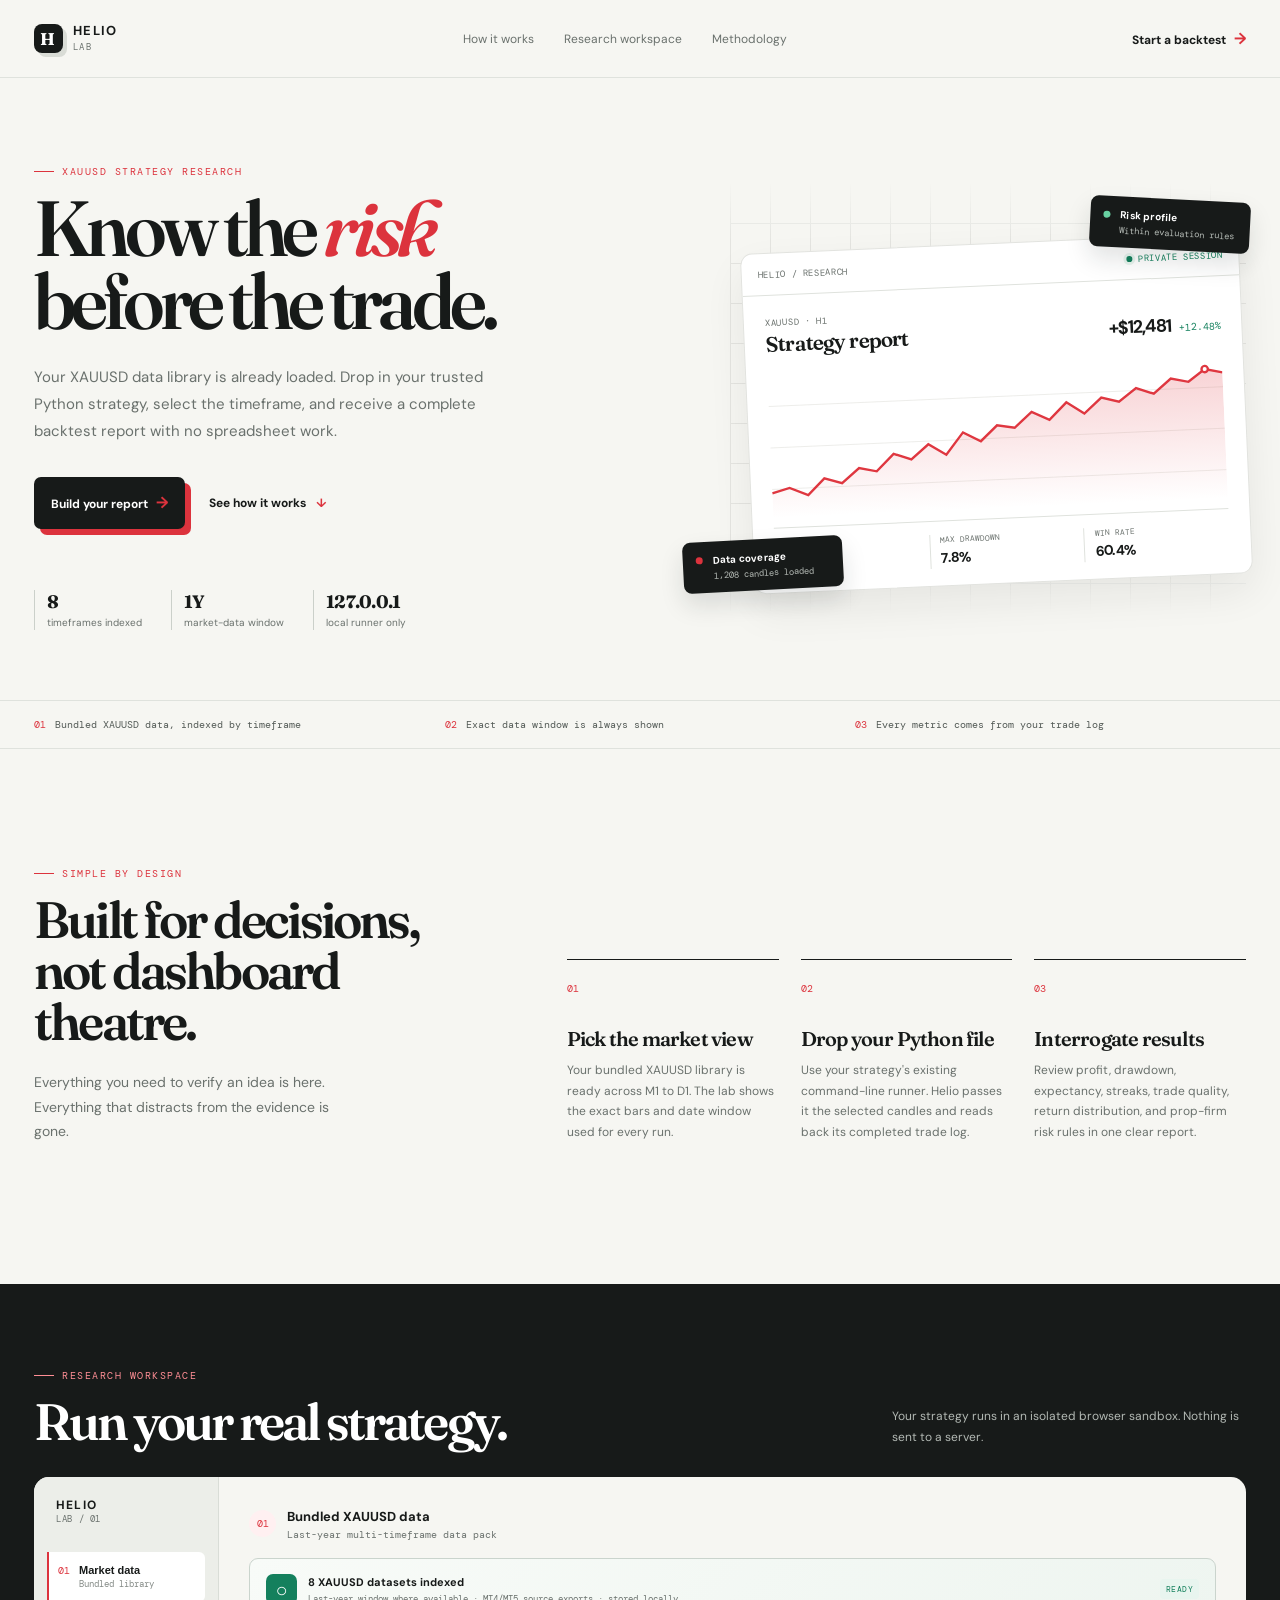
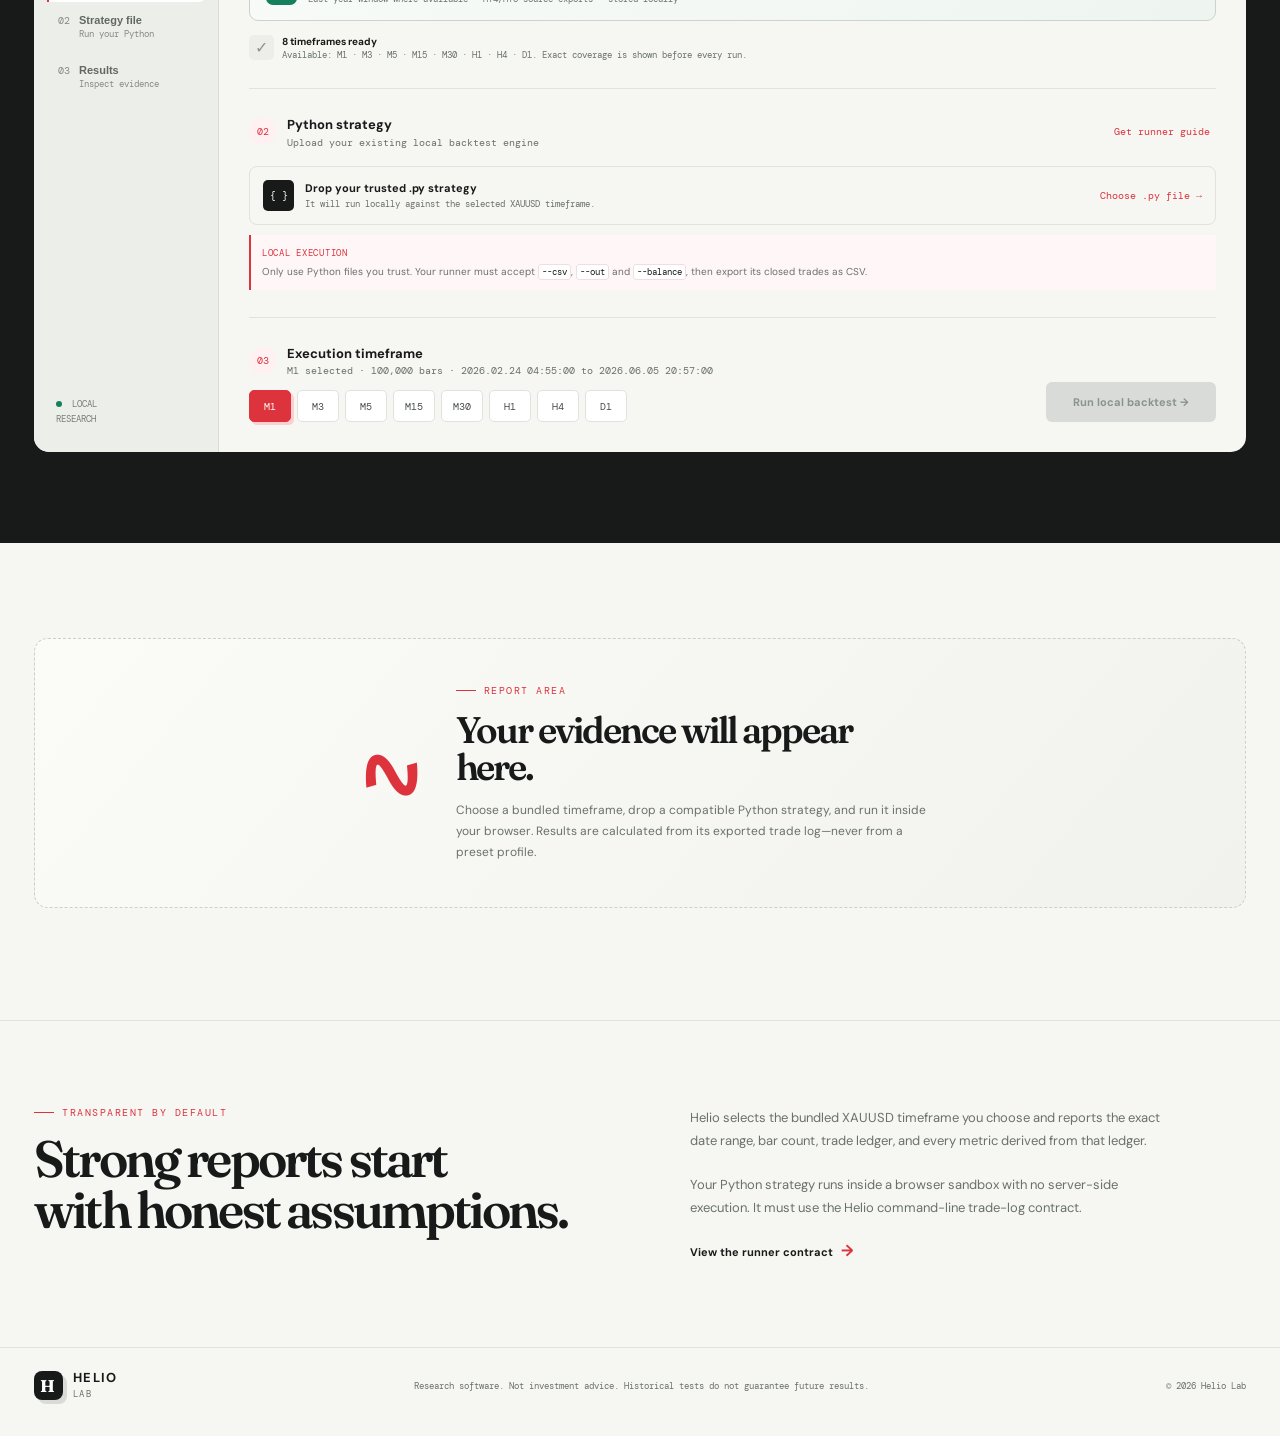
==== index.html @ 53e9c2bb "Publish browser-sandboxed XAUUSD strategy lab" ====
<!doctype html>
<html lang="en">
<head>
  <meta charset="utf-8" />
  <meta name="viewport" content="width=device-width, initial-scale=1" />
  <meta name="description" content="Local XAUUSD strategy testing with a bundled multi-timeframe market-data library." />
  <meta name="theme-color" content="#f6f6f2" />
  <title>Helio Lab — XAUUSD Strategy Testing</title>
  <link rel="preconnect" href="https://fonts.googleapis.com" />
  <link rel="preconnect" href="https://fonts.gstatic.com" crossorigin />
  <link href="https://fonts.googleapis.com/css2?family=DM+Mono:wght@400;500&family=DM+Sans:opsz,wght@9..40,400;9..40,500;9..40,600;9..40,700&family=Fraunces:opsz,wght@9..144,600;9..144,700&display=swap" rel="stylesheet" />
  <link rel="stylesheet" href="styles.css" />
</head>
<body>
  <header class="site-header">
    <a class="brand" href="#top" aria-label="Helio Lab home"><span class="brand-glyph">H</span><span>HELIO <small>LAB</small></span></a>
    <nav aria-label="Primary navigation"><a href="#how">How it works</a><a href="#workspace">Research workspace</a><a href="#method">Methodology</a></nav>
    <a class="header-cta" href="#workspace">Start a backtest <span>→</span></a>
  </header>

  <main id="top">
    <section class="hero">
      <div class="hero-copy reveal">
        <p class="eyebrow"><span></span> XAUUSD STRATEGY RESEARCH</p>
        <h1>Know the <em>risk</em><br>before the trade.</h1>
        <p class="hero-text">Your XAUUSD data library is already loaded. Drop in your trusted Python strategy, select the timeframe, and receive a complete backtest report with no spreadsheet work.</p>
        <div class="hero-actions"><a class="primary-button" href="#workspace">Build your report <span>→</span></a><a class="quiet-link" href="#how">See how it works <span>↓</span></a></div>
        <div class="hero-proof"><div><b>8</b><span>timeframes indexed</span></div><div><b>1Y</b><span>market-data window</span></div><div><b>127.0.0.1</b><span>local runner only</span></div></div>
      </div>
      <div class="hero-art reveal" aria-label="Product preview">
        <div class="art-grid"></div>
        <div class="art-window">
          <div class="window-top"><span class="window-brand">HELIO / RESEARCH</span><span class="window-live"><i></i> PRIVATE SESSION</span></div>
          <div class="window-body">
            <div class="art-title"><div><span>XAUUSD · H1</span><strong>Strategy report</strong></div><b>+$12,481 <i>+12.48%</i></b></div>
            <svg viewBox="0 0 570 170" class="art-chart" aria-hidden="true"><defs><linearGradient id="heroFill" x1="0" x2="0" y1="0" y2="1"><stop stop-color="#df3740" stop-opacity=".22"/><stop offset="1" stop-color="#df3740" stop-opacity="0"/></linearGradient></defs><path d="M0 30H570M0 82H570M0 134H570" stroke="#e9e9e5"/><path class="area" d="M0 139 L22 133 45 143 66 123 88 130 110 112 132 117 154 96 176 104 198 86 220 100 242 73 264 85 285 66 307 70 329 51 351 62 373 41 395 56 417 37 439 43 461 27 483 35 505 17 527 22 548 7 570 12 V170H0Z" fill="url(#heroFill)"/><path d="M0 139 L22 133 45 143 66 123 88 130 110 112 132 117 154 96 176 104 198 86 220 100 242 73 264 85 285 66 307 70 329 51 351 62 373 41 395 56 417 37 439 43 461 27 483 35 505 17 527 22 548 7 570 12" fill="none" stroke="#df3740" stroke-width="3"/><circle cx="548" cy="7" r="4" fill="#fff" stroke="#df3740" stroke-width="3"/></svg>
            <div class="art-metrics"><div><span>PROFIT FACTOR</span><b>1.73</b></div><div><span>MAX DRAWDOWN</span><b>7.8%</b></div><div><span>WIN RATE</span><b>60.4%</b></div></div>
          </div>
        </div>
        <div class="art-note n1"><span class="note-dot good"></span><b>Risk profile</b><small>Within evaluation rules</small></div>
        <div class="art-note n2"><span class="note-dot"></span><b>Data coverage</b><small>1,208 candles loaded</small></div>
      </div>
    </section>

    <section class="trust-strip" aria-label="Product benefits"><div><span>01</span> Bundled XAUUSD data, indexed by timeframe</div><div><span>02</span> Exact data window is always shown</div><div><span>03</span> Every metric comes from your trade log</div></section>

    <section class="how-section" id="how">
      <div class="section-intro"><p class="eyebrow"><span></span> SIMPLE BY DESIGN</p><h2>Built for decisions,<br>not dashboard theatre.</h2><p>Everything you need to verify an idea is here. Everything that distracts from the evidence is gone.</p></div>
      <div class="steps">
        <article><span class="step-number">01</span><h3>Pick the market view</h3><p>Your bundled XAUUSD library is ready across M1 to D1. The lab shows the exact bars and date window used for every run.</p></article>
        <article><span class="step-number">02</span><h3>Drop your Python file</h3><p>Use your strategy's existing command-line runner. Helio passes it the selected candles and reads back its completed trade log.</p></article>
        <article><span class="step-number">03</span><h3>Interrogate results</h3><p>Review profit, drawdown, expectancy, streaks, trade quality, return distribution, and prop-firm risk rules in one clear report.</p></article>
      </div>
    </section>

    <section class="workspace-section" id="workspace">
      <div class="workspace-heading"><div><p class="eyebrow"><span></span> RESEARCH WORKSPACE</p><h2>Run your real strategy.</h2></div><p>The data pack and Python runner remain on your computer. No cloud account or external server is involved.</p></div>
      <div class="workspace-shell">
        <aside class="side-steps" aria-label="Backtest steps"><div class="side-brand">HELIO<br><span>LAB / 01</span></div><button class="side-step active" data-jump="dataPanel"><b>01</b><span>Market data<small>Bundled library</small></span></button><button class="side-step" data-jump="strategyPanel"><b>02</b><span>Strategy file<small>Run your Python</small></span></button><button class="side-step" data-jump="results"><b>03</b><span>Results<small>Inspect evidence</small></span></button><div class="side-private"><i></i> LOCAL<br>RESEARCH</div></aside>
        <div class="workspace-main">
          <section class="setup-panel" id="dataPanel"><div class="panel-label"><span>01</span><div><b>Bundled XAUUSD data</b><small>Last-year data pack from your Downloads folder</small></div></div>
            <div class="data-library" id="dataLibrary"><span class="library-mark">○</span><div><b id="libraryTitle">Checking the local data pack…</b><small id="libraryMeta">Start Helio Lab to index available timeframes.</small></div><span class="library-status" id="libraryStatus">OFFLINE</span></div>
            <input id="dataInput" type="file" accept=".csv,text/csv" multiple hidden />
            <label for="dataInput" class="drop-zone" id="dataDrop"><span class="upload-mark">↑</span><b>Drop XAUUSD CSV files here</b><small>MT4 / MT5 tab-separated or standard CSV exports</small><span class="browse">Browse your files</span></label>
            <div class="data-summary" id="dataSummary"><span class="summary-icon">◌</span><span><b>No market data added</b><small>Your files remain on this device.</small></span></div>
          </section>
          <section class="setup-panel strategy-panel" id="strategyPanel"><div class="panel-label"><span>02</span><div><b>Strategy contract</b><small>Safe parameter extraction — Python is never executed</small></div><button class="template-button" id="downloadTemplate">Download template ↓</button></div>
            <input id="strategyInput" type="file" accept=".py,text/x-python" hidden />
            <div class="runner-notice"><span>LOCAL EXECUTION</span><p>Only use Python files you trust. Your runner must accept <code>--csv</code>, <code>--out</code> and <code>--balance</code>, then export its closed trades as CSV.</p></div>
            <label for="strategyInput" class="strategy-picker"><span class="code-brackets">{ }</span><span><b id="strategyName">Use the included SMA crossover sample</b><small id="strategyMeta">FAST_MA=20 · SLOW_MA=50 · 0.10 lot</small></span><i>Choose .py file →</i></label>
            <div class="parameter-grid" id="parameterGrid"><div><span>Fast MA</span><b id="fastParam">20</b></div><div><span>Slow MA</span><b id="slowParam">50</b></div><div><span>Stop loss</span><b id="stopParam">12.0</b></div><div><span>Take profit</span><b id="takeParam">24.0</b></div></div>
          </section>
          <section class="timeframe-panel"><div><div class="panel-label compact"><span>03</span><div><b>Execution timeframe</b><small id="timeframeHelp">Upload data to activate available timeframes</small></div></div><div class="timeframes" id="timeframes"><button disabled>M1</button><button disabled>M5</button><button disabled>M15</button><button disabled>M30</button><button disabled>H1</button><button disabled>H4</button><button disabled>D1</button></div></div><button class="run-button" id="runButton" disabled>Analyse strategy <span>→</span></button></section>
        </div>
      </div>
    </section>

    <section class="report-section" id="results" aria-live="polite">
      <div class="empty-report" id="emptyReport"><div class="empty-glyph">∿</div><div><p class="eyebrow"><span></span> REPORT AREA</p><h2>Your evidence will appear here.</h2><p>Add XAUUSD data, select a supported timeframe, and run the local replay. Results are calculated from the uploaded candles, not from a preset profile.</p></div></div>
      <div class="results-wrap" id="resultsWrap" hidden>
        <div class="result-header"><div><p class="eyebrow"><span></span> COMPLETED LOCAL REPLAY</p><h2 id="reportTitle">XAUUSD H1 report</h2><p id="reportCoverage">—</p></div><div class="report-actions"><span class="privacy-badge"><i></i> CALCULATED LOCALLY</span><button id="downloadCsv">Export trades</button></div></div>
        <div class="key-metrics"><article><span>Net profit</span><b id="netProfit">—</b><small id="netReturn">—</small></article><article><span>Profit factor</span><b id="profitFactor">—</b><small id="grossInfo">—</small></article><article><span>Max drawdown</span><b id="drawdown">—</b><small id="ddInfo">—</small></article><article><span>Win rate</span><b id="winRate">—</b><small id="winInfo">—</small></article><article><span>Total trades</span><b id="totalTrades">—</b><small id="tradeInfo">—</small></article></div>
        <div class="results-grid">
          <article class="report-card equity-card"><div class="card-title"><div><span>ACCOUNT EQUITY</span><b id="equityValue">$100,000.00</b></div><small id="equityCaption">Starting balance $100,000</small></div><svg id="equityChart" viewBox="0 0 760 220" preserveAspectRatio="none" aria-label="Equity curve"><defs><linearGradient id="equityFill" x1="0" x2="0" y1="0" y2="1"><stop stop-color="#dc333d" stop-opacity=".20"/><stop offset="1" stop-color="#dc333d" stop-opacity="0"/></linearGradient></defs><path d="M0 42H760M0 108H760M0 174H760" stroke="#edf0ed"/><path id="equityArea" fill="url(#equityFill)"/><path id="equityLine" fill="none" stroke="#dc333d" stroke-width="3"/></svg></article>
          <article class="report-card prop-card"><div class="card-title"><div><span>PROP-RISK CHECK</span><b id="riskGrade">—</b></div><small>Reference limits: 5% daily / 10% overall</small></div><div class="rule-list"><div><span>Largest daily loss</span><b id="dailyLoss">—</b><i id="dailyState"></i></div><div><span>Overall drawdown</span><b id="overallLoss">—</b><i id="overallState"></i></div><div><span>Largest loss streak</span><b id="lossStreak">—</b><i id="streakState"></i></div><div><span>Risk per position</span><b id="positionRisk">—</b><i id="positionState"></i></div></div></article>
        </div>
        <div class="tab-bar"><button class="active" data-report-tab="performance">Performance</button><button data-report-tab="tradeQuality">Trade quality</button><button data-report-tab="risk">Risk &amp; validation</button></div>
        <div class="report-detail" data-report-panel="performance"><div class="detail-card"><h3>Performance ledger</h3><dl id="performanceStats"></dl></div><div class="detail-card"><h3>Return distribution</h3><div class="distribution" id="distribution"></div></div></div>
        <div class="report-detail" data-report-panel="tradeQuality" hidden><div class="detail-card wide"><h3>Latest closed trades</h3><div class="trade-table"><div class="trade-head"><span>Entry</span><span>Side</span><span>Exit reason</span><span>P&amp;L</span><span>Duration</span></div><div id="tradesTable"></div></div></div></div>
        <div class="report-detail" data-report-panel="risk" hidden><div class="detail-card"><h3>Risk &amp; consistency</h3><dl id="riskStats"></dl></div><div class="detail-card"><h3>Data &amp; methodology</h3><dl id="validationStats"></dl></div></div>
      </div>
    </section>

    <section class="method-section" id="method"><div><p class="eyebrow"><span></span> TRANSPARENT BY DEFAULT</p><h2>Strong reports start<br>with honest assumptions.</h2></div><div class="method-copy"><p>Helio uses the candle data you provide and reports the exact date range, bar count, execution parameters, and simplified cost assumptions alongside every result.</p><p>For public safety, uploaded Python is read only for declared strategy parameters. It is not executed in your browser or on a server. Use the included strategy contract to make the replay deterministic and shareable.</p><a href="sample-strategy.py" download>Read the strategy contract <span>→</span></a></div></section>
  </main>

  <footer><a class="brand" href="#top"><span class="brand-glyph">H</span><span>HELIO <small>LAB</small></span></a><p>Research software. Not investment advice. Historical tests do not guarantee future results.</p><p>© 2026 Helio Lab</p></footer>

  <div class="analysis-overlay" id="analysisOverlay" aria-hidden="true"><div class="analysis-box"><div class="analysis-symbol"><i></i><i></i><i></i></div><p class="eyebrow"><span></span> LOCAL REPLAY</p><h2 id="analysisTitle">Validating strategy parameters</h2><p id="analysisDetail">Checking your parameter contract.</p><div class="analysis-progress"><i id="analysisProgress"></i></div><div class="analysis-steps"><span class="active">Validate</span><span>Load candles</span><span>Simulate</span><span>Measure risk</span></div></div></div>
  <script src="app.js"></script>
</body>
</html>
---- styles.css ----
:root{--paper:#f6f6f2;--paper-deep:#eeefea;--card:#fff;--ink:#171a19;--muted:#6a716d;--line:#dfe2dd;--line-dark:#cbd0ca;--red:#dc333d;--red-dark:#bd1e2a;--red-soft:#fff0f1;--green:#14805d;--green-soft:#e8f5ef;--mono:'DM Mono',monospace;--sans:'DM Sans',sans-serif;--serif:'Fraunces',Georgia,serif;--shadow:0 18px 40px rgba(22,30,27,.07);--radius:15px}*{box-sizing:border-box}html{scroll-behavior:smooth}body{margin:0;background:var(--paper);color:var(--ink);font-family:var(--sans);font-size:15px;line-height:1.5}.site-header{height:78px;max-width:1420px;margin:0 auto;padding:0 34px;display:flex;align-items:center;justify-content:space-between;border-bottom:1px solid var(--line)}.brand{color:var(--ink);text-decoration:none;display:flex;align-items:center;gap:10px;font-size:13px;line-height:1;font-weight:700;letter-spacing:.1em}.brand small{display:block;color:var(--muted);font:9px var(--mono);letter-spacing:.16em;margin-top:4px}.brand-glyph{width:29px;height:29px;display:grid;place-items:center;background:var(--ink);color:#fff;border-radius:8px;font:700 17px var(--serif);box-shadow:4px 4px 0 #d9dcd6}.site-header nav{display:flex;gap:30px}.site-header nav a{font-size:12px;text-decoration:none;color:var(--muted);transition:color .2s}.site-header nav a:hover{color:var(--ink)}.header-cta{font-size:12px;color:var(--ink);font-weight:700;text-decoration:none}.header-cta span,.primary-button span,.method-copy a span{color:var(--red);padding-left:5px;font-size:16px}.hero{max-width:1420px;margin:0 auto;min-height:620px;padding:87px 34px 70px;display:grid;grid-template-columns:1fr .95fr;gap:40px;align-items:center;overflow:hidden}.eyebrow{margin:0 0 14px;font:10px var(--mono);letter-spacing:.15em;color:var(--red);display:flex;align-items:center;gap:8px}.eyebrow span{height:1px;width:20px;background:var(--red)}h1,h2,h3,p{margin-top:0}.hero h1{margin:0;font:600 clamp(53px,6.1vw,88px)/.94 var(--serif);letter-spacing:-.065em;max-width:690px}.hero h1 em{color:var(--red);font-weight:600}.hero-text{color:var(--muted);max-width:492px;line-height:1.8;margin:25px 0 0;font-size:15px}.hero-actions{display:flex;align-items:center;gap:24px;margin-top:32px}.primary-button{background:var(--ink);color:#fff;text-decoration:none;padding:14px 17px;border-radius:7px;font-size:12px;font-weight:700;box-shadow:6px 6px 0 var(--red);transition:transform .2s,box-shadow .2s}.primary-button:hover{transform:translate(-2px,-2px);box-shadow:9px 9px 0 var(--red)}.quiet-link{color:var(--ink);font-size:12px;font-weight:700;text-decoration:none}.quiet-link span{color:var(--red);padding-left:7px}.hero-proof{display:flex;gap:29px;margin-top:61px}.hero-proof div{border-left:1px solid var(--line-dark);padding-left:12px}.hero-proof b{font:700 18px var(--serif);letter-spacing:-.04em;display:block}.hero-proof span{font-size:10px;color:var(--muted);display:block;margin-top:2px}.hero-art{height:429px;position:relative}.art-grid{position:absolute;inset:0 0 0 55px;background-image:linear-gradient(#dedfdb 1px,transparent 1px),linear-gradient(90deg,#dedfdb 1px,transparent 1px);background-size:40px 40px;mask-image:linear-gradient(to bottom,transparent,#000 13%,#000 86%,transparent);opacity:.76}.art-window{position:absolute;left:72px;right:0;top:60px;background:#fff;border:1px solid #e2e3df;border-radius:12px;box-shadow:var(--shadow);overflow:hidden;transform:rotate(-2.5deg);transition:transform .3s}.hero-art:hover .art-window{transform:rotate(-1deg) translateY(-5px)}.window-top{height:42px;border-bottom:1px solid var(--line);display:flex;align-items:center;justify-content:space-between;padding:0 16px;font:9px var(--mono);letter-spacing:.07em}.window-brand{color:var(--muted)}.window-live{color:var(--green);display:flex;gap:6px;align-items:center}.window-live i,.privacy-badge i{display:block;width:6px;height:6px;border-radius:50%;background:var(--green);box-shadow:0 0 0 3px var(--green-soft)}.window-body{padding:21px 21px 17px}.art-title{display:flex;justify-content:space-between;align-items:end}.art-title span{display:block;font:9px var(--mono);color:var(--muted);letter-spacing:.08em}.art-title strong{font:600 21px var(--serif);letter-spacing:-.04em;display:block;margin-top:2px}.art-title>b{font-size:18px;letter-spacing:-.05em}.art-title b i{font:10px var(--mono);color:var(--green);font-style:normal;letter-spacing:0;margin-left:4px}.art-chart{width:100%;height:155px;display:block;margin-top:16px}.art-metrics{border-top:1px solid var(--line);display:grid;grid-template-columns:repeat(3,1fr);padding-top:13px;gap:9px}.art-metrics div+div{border-left:1px solid var(--line);padding-left:10px}.art-metrics span{font:8px var(--mono);color:var(--muted);display:block}.art-metrics b{font-size:14px;letter-spacing:-.04em;display:block;margin-top:3px}.art-note{position:absolute;background:var(--ink);color:#fff;border-radius:8px;padding:11px 13px;box-shadow:0 12px 25px #1b211f20;display:grid;grid-template-columns:10px 1fr;column-gap:7px;min-width:160px}.art-note b{font-size:10px;letter-spacing:.02em}.art-note small{grid-column:2;font:9px var(--mono);color:#b5bbb6;margin-top:2px}.note-dot{width:7px;height:7px;border-radius:50%;background:var(--red);margin-top:4px}.note-dot.good{background:#68d1a2}.n1{right:-4px;top:16px;transform:rotate(3deg)}.n2{left:8px;bottom:22px;transform:rotate(-3deg)}.trust-strip{border-top:1px solid var(--line);border-bottom:1px solid var(--line);max-width:1420px;margin:0 auto;padding:17px 34px;display:grid;grid-template-columns:repeat(3,1fr);gap:20px;font:10px var(--mono);color:#535a56}.trust-strip div{display:flex;gap:9px;align-items:center}.trust-strip span{color:var(--red)}.how-section{max-width:1420px;margin:auto;padding:118px 34px 126px;display:grid;grid-template-columns:.8fr 1.2fr;gap:80px}.section-intro h2,.workspace-heading h2,.method-section h2,.empty-report h2,.result-header h2{font:600 clamp(36px,4vw,57px)/1 var(--serif);letter-spacing:-.055em;margin:0}.section-intro>p:last-child{color:var(--muted);font-size:14px;line-height:1.75;max-width:310px;margin-top:23px}.steps{display:grid;grid-template-columns:repeat(3,1fr);gap:22px;align-self:end}.steps article{border-top:1px solid var(--ink);padding:16px 0}.step-number{font:10px var(--mono);color:var(--red)}.steps h3{font:600 20px var(--serif);letter-spacing:-.04em;margin:28px 0 9px}.steps p{font-size:12px;line-height:1.7;color:var(--muted);margin:0}.workspace-section{background:var(--ink);padding:85px max(34px,calc((100vw - 1420px)/2 + 34px)) 91px;color:#fff}.workspace-heading{display:flex;justify-content:space-between;gap:50px;align-items:end;margin-bottom:30px}.workspace-heading .eyebrow{color:#ff8e95}.workspace-heading .eyebrow span{background:#ff8e95}.workspace-heading>p{font-size:12px;color:#b3b9b4;line-height:1.7;max-width:354px;margin:0}.workspace-shell{background:#f6f6f2;color:var(--ink);border-radius:15px;overflow:hidden;display:grid;grid-template-columns:185px 1fr;min-height:510px}.side-steps{background:#eceee9;border-right:1px solid #d9ddd7;display:flex;flex-direction:column;padding:22px 13px}.side-brand{font:700 12px/1.1 var(--sans);letter-spacing:.1em;padding:0 9px 27px}.side-brand span{font:9px var(--mono);color:var(--muted);letter-spacing:.07em}.side-step{border:0;background:transparent;text-align:left;padding:12px 9px;display:flex;align-items:start;gap:9px;color:#616864;cursor:pointer;border-left:2px solid transparent}.side-step b{font:10px var(--mono);color:#838a85}.side-step span{font-size:11px;font-weight:700;display:block}.side-step small{font:9px var(--mono);font-weight:400;color:#858b87;display:block;margin-top:2px}.side-step.active{background:#fff;border-left-color:var(--red);color:var(--ink);border-radius:0 6px 6px 0}.side-step.active b{color:var(--red)}.side-private{margin-top:auto;padding:13px 9px 4px;font:9px/1.6 var(--mono);color:#777e79}.side-private i{display:inline-block;width:6px;height:6px;border-radius:50%;background:var(--green);margin-right:5px}.workspace-main{padding:30px}.setup-panel{padding-bottom:27px;margin-bottom:26px;border-bottom:1px solid var(--line)}.panel-label{display:flex;align-items:center;gap:11px}.panel-label>span{width:27px;height:27px;display:grid;place-items:center;background:var(--red-soft);color:var(--red);border-radius:50%;font:10px var(--mono)}.panel-label>div b{display:block;font-size:13px}.panel-label>div small{font:10px var(--mono);color:var(--muted);display:block;margin-top:1px}.drop-zone{min-height:116px;border:1px dashed #bfc4be;border-radius:9px;background:#fbfbf9;margin-top:17px;display:flex;align-items:center;justify-content:center;flex-direction:column;cursor:pointer;transition:.2s}.drop-zone:hover,.drop-zone.drag{border-color:var(--red);background:#fff7f7}.upload-mark{font:600 21px var(--serif);color:var(--red);height:28px}.drop-zone b{font-size:11px;margin-top:3px}.drop-zone small{font:10px var(--mono);color:var(--muted);margin-top:3px}.browse{font-size:10px;color:var(--red);font-weight:700;margin-top:9px}.data-summary{display:flex;gap:8px;align-items:center;margin-top:12px;min-height:28px;font-size:10px}.summary-icon{width:25px;height:25px;background:#edeeea;display:grid;place-items:center;color:#8c938e;border-radius:5px;font:16px var(--serif)}.data-summary b{display:block;font-size:10px}.data-summary small{display:block;font:9px var(--mono);color:var(--muted)}.strategy-panel{position:relative}.template-button{margin-left:auto;border:0;background:transparent;color:var(--red);font:10px var(--mono);cursor:pointer;padding:6px}.strategy-picker{border:1px solid var(--line);border-radius:8px;margin-top:17px;padding:13px;display:flex;align-items:center;gap:11px;cursor:pointer;transition:.2s}.strategy-picker:hover{border-color:#e7999e;background:#fffafa}.code-brackets{width:31px;height:31px;background:var(--ink);border-radius:5px;color:#fff;display:grid;place-items:center;font:10px var(--mono)}.strategy-picker b{display:block;font-size:11px}.strategy-picker small{display:block;font:9px var(--mono);color:var(--muted);margin-top:2px}.strategy-picker i{margin-left:auto;font:10px var(--mono);font-style:normal;color:var(--red)}.parameter-grid{display:grid;grid-template-columns:repeat(4,1fr);margin-top:10px;border:1px solid var(--line);border-radius:8px;overflow:hidden}.parameter-grid div{padding:9px 11px;border-right:1px solid var(--line)}.parameter-grid div:last-child{border:0}.parameter-grid span{display:block;font:8px var(--mono);color:var(--muted);text-transform:uppercase}.parameter-grid b{font-size:13px;letter-spacing:-.03em;display:block;margin-top:2px}.timeframe-panel{display:flex;justify-content:space-between;gap:25px;align-items:end}.panel-label.compact{margin-bottom:13px}.timeframes{display:flex;gap:6px}.timeframes button{width:42px;height:32px;border:1px solid var(--line);background:#f8f9f6;border-radius:5px;color:#999f9a;font:10px var(--mono);cursor:not-allowed}.timeframes button.available{color:#454c48;background:#fff;cursor:pointer}.timeframes button.available:hover{border-color:#e59ba0}.timeframes button.active{background:var(--red);border-color:var(--red);color:#fff;box-shadow:3px 3px 0 #ffced1}.run-button{background:#d8dbd7;color:#8c938e;border:0;border-radius:6px;padding:13px 17px;min-width:170px;font:700 11px var(--sans);cursor:not-allowed}.run-button.ready{background:var(--red);color:#fff;cursor:pointer;box-shadow:5px 5px 0 #b9beb9;transition:.2s}.run-button.ready:hover{background:var(--red-dark);transform:translate(-1px,-1px);box-shadow:7px 7px 0 #b9beb9}.report-section{max-width:1420px;margin:auto;padding:95px 34px 112px}.empty-report{border:1px dashed var(--line-dark);min-height:270px;border-radius:14px;display:flex;align-items:center;justify-content:center;gap:32px;background:linear-gradient(130deg,#fbfbf8,#f1f2ee)}.empty-glyph{font:600 82px/.5 var(--serif);color:var(--red);transform:rotate(-16deg)}.empty-report h2{font-size:37px}.empty-report>div:last-child{max-width:470px}.empty-report p:last-child{font-size:12px;color:var(--muted);line-height:1.75;margin:15px 0 0}.result-header{display:flex;justify-content:space-between;align-items:end;margin-bottom:28px}.result-header h2{font-size:47px}.result-header>div>p:last-child{font:10px var(--mono);color:var(--muted);margin:10px 0 0}.report-actions{display:flex;align-items:center;gap:14px}.privacy-badge{display:flex;gap:6px;align-items:center;color:var(--green);font:9px var(--mono);padding:8px 9px;background:var(--green-soft);border-radius:5px}.report-actions button{border:1px solid var(--line-dark);background:#fff;border-radius:5px;padding:8px 10px;font:10px var(--mono);cursor:pointer}.key-metrics{display:grid;grid-template-columns:repeat(5,1fr);border:1px solid var(--line);border-radius:11px;overflow:hidden;background:#fff}.key-metrics article{padding:17px;border-right:1px solid var(--line)}.key-metrics article:last-child{border-right:0}.key-metrics span,.card-title span{font:9px var(--mono);letter-spacing:.05em;color:var(--muted);text-transform:uppercase;display:block}.key-metrics b{font-size:20px;letter-spacing:-.05em;display:block;margin:5px 0 2px}.key-metrics small{font:9px var(--mono);color:var(--muted)}.key-metrics article:first-child b{color:var(--green)}.results-grid{display:grid;grid-template-columns:1.25fr .75fr;gap:17px;margin-top:17px}.report-card{background:#fff;border:1px solid var(--line);border-radius:11px;padding:20px}.card-title{display:flex;justify-content:space-between;align-items:start}.card-title b{font:600 24px var(--serif);letter-spacing:-.05em;display:block;margin-top:2px}.card-title small{font:9px var(--mono);color:var(--muted);padding-top:5px;text-align:right}.equity-card svg{width:100%;height:220px;display:block;margin-top:13px}.rule-list{margin-top:18px}.rule-list>div{display:grid;grid-template-columns:1fr auto 11px;align-items:center;gap:8px;min-height:34px;border-bottom:1px solid var(--line);font-size:10px}.rule-list>div:last-child{border-bottom:0}.rule-list b{font:10px var(--mono);font-weight:500}.rule-list i{width:7px;height:7px;border-radius:50%;background:#b9bfbb}.rule-list i.pass{background:var(--green)}.rule-list i.warn{background:#d68f22}.rule-list i.fail{background:var(--red)}.tab-bar{border-bottom:1px solid var(--line);margin-top:39px;display:flex;gap:21px}.tab-bar button{border:0;border-bottom:2px solid transparent;background:transparent;padding:0 1px 11px;color:var(--muted);font:10px var(--mono);cursor:pointer}.tab-bar button.active{color:var(--ink);border-bottom-color:var(--red);font-weight:500}.report-detail{display:grid;grid-template-columns:1fr 1fr;gap:17px;margin-top:19px}.detail-card{border:1px solid var(--line);border-radius:10px;background:#fff;padding:20px}.detail-card.wide{grid-column:1/-1}.detail-card h3{font:600 20px var(--serif);letter-spacing:-.04em;margin:0 0 14px}dl{margin:0}.detail-card dl>div{display:grid;grid-template-columns:1fr auto;align-items:center;border-top:1px solid var(--line);padding:9px 0;font-size:10px}.detail-card dt{color:var(--muted)}.detail-card dd{font:10px var(--mono);margin:0;color:var(--ink);font-weight:500}.distribution{padding-top:1px}.distribution>div{display:grid;grid-template-columns:104px 1fr 45px;gap:10px;align-items:center;margin:12px 0;font-size:10px}.distribution label{color:var(--muted)}.bar{height:6px;border-radius:5px;background:#ebeeea;overflow:hidden}.bar i{display:block;height:100%;border-radius:5px;background:var(--red)}.distribution b{text-align:right;font:10px var(--mono)}.trade-head,.trade-row{display:grid;grid-template-columns:1.35fr .65fr 1fr .8fr .7fr;gap:10px;align-items:center;font-size:10px}.trade-head{font:9px var(--mono);color:var(--muted);padding-bottom:8px}.trade-row{padding:10px 0;border-top:1px solid var(--line)}.trade-row span:last-child,.trade-row span:nth-child(4){text-align:right}.trade-row .long{color:var(--green)}.trade-row .short{color:var(--red)}.trade-row .profit{color:var(--green);font:10px var(--mono)}.trade-row .loss{color:var(--red);font:10px var(--mono)}.method-section{max-width:1420px;margin:auto;border-top:1px solid var(--line);padding:85px 34px;display:grid;grid-template-columns:1fr 1fr;gap:100px}.method-copy{max-width:480px}.method-copy p{font-size:13px;line-height:1.8;color:var(--muted);margin-bottom:20px}.method-copy a{font:700 11px var(--sans);color:var(--ink);text-decoration:none}footer{border-top:1px solid var(--line);max-width:1420px;margin:auto;padding:23px 34px 36px;display:flex;align-items:center;justify-content:space-between;gap:30px}footer p{font:9px var(--mono);color:var(--muted);margin:0}.analysis-overlay{position:fixed;inset:0;background:rgba(246,246,242,.94);backdrop-filter:blur(12px);z-index:10;display:none;align-items:center;justify-content:center}.analysis-overlay.show{display:flex}.analysis-box{text-align:center;width:min(490px,86vw)}.analysis-symbol{height:150px;width:150px;margin:0 auto 27px;position:relative}.analysis-symbol:before{content:'';position:absolute;inset:33px;background:radial-gradient(circle at 35% 28%,#ffadb2 0 6%,#dc333d 41%,#a71420 100%);border-radius:50%;box-shadow:inset -12px -12px 17px #941320,0 18px 28px #da333544}.analysis-symbol i{position:absolute;inset:4px;border:1px solid #dd35455e;border-radius:50%;animation:spin 2.3s linear infinite}.analysis-symbol i:nth-child(2){inset:21px;transform:rotateX(72deg);animation-direction:reverse;animation-duration:1.6s}.analysis-symbol i:nth-child(3){inset:-13px;transform:rotateY(67deg);animation-duration:3s}.analysis-title,.analysis-box h2{font:600 29px var(--serif);letter-spacing:-.045em;margin:7px 0}.analysis-box>p:not(.eyebrow){font:10px var(--mono);color:var(--muted);margin:0}.analysis-progress{height:3px;background:#dde0dc;border-radius:3px;margin-top:22px;overflow:hidden}.analysis-progress i{display:block;background:var(--red);height:100%;width:0;transition:width .52s ease}.analysis-steps{display:flex;justify-content:space-between;font:9px var(--mono);color:#9da39e;margin-top:11px}.analysis-steps .active{color:var(--red)}.reveal{animation:reveal .7s both}@keyframes reveal{from{opacity:0;transform:translateY(15px)}to{opacity:1;transform:none}}@keyframes spin{to{transform:rotate(360deg)}}@media(max-width:1040px){.hero{grid-template-columns:1fr;padding-top:70px}.hero-art{width:min(620px,100%);margin-left:auto}.how-section{grid-template-columns:1fr;gap:45px}.section-intro>p:last-child{max-width:460px}.workspace-shell{grid-template-columns:1fr}.side-steps{display:flex;flex-direction:row;align-items:center;padding:10px;border-bottom:1px solid #d9ddd7}.side-brand,.side-private{display:none}.side-step{flex:1}.side-step span{display:none}.side-step b{font-size:11px}.results-grid{grid-template-columns:1fr}.method-section{gap:50px}.key-metrics{grid-template-columns:repeat(3,1fr)}.key-metrics article:nth-child(3){border-right:0}.key-metrics article:nth-child(-n+3){border-bottom:1px solid var(--line)}}@media(max-width:690px){.site-header{padding:0 20px;height:65px}.site-header nav{display:none}.hero{padding:58px 20px 53px}.hero h1{font-size:54px}.hero-text{font-size:13px}.hero-proof{gap:13px;margin-top:45px}.hero-proof div{padding-left:8px}.hero-proof span{font-size:8px}.hero-art{height:310px;margin-top:5px}.art-window{left:25px;top:42px}.art-note{transform:scale(.86)}.n2{left:-9px}.n1{right:-18px}.trust-strip{padding:13px 20px;display:block;font-size:9px}.trust-strip div+div{margin-top:8px}.how-section,.report-section{padding:75px 20px}.steps{grid-template-columns:1fr;gap:0}.steps article{padding:16px 0}.workspace-section{padding:65px 20px}.workspace-heading{display:block}.workspace-heading>p{margin-top:16px}.workspace-main{padding:18px}.timeframe-panel{display:block}.timeframes{flex-wrap:wrap}.run-button{width:100%;margin-top:20px}.parameter-grid{grid-template-columns:repeat(2,1fr)}.parameter-grid div:nth-child(2){border-right:0}.parameter-grid div:nth-child(-n+2){border-bottom:1px solid var(--line)}.empty-report{padding:38px 22px;display:block;min-height:unset}.empty-glyph{margin-bottom:31px}.result-header{display:block}.report-actions{margin-top:17px}.result-header h2{font-size:38px}.key-metrics{grid-template-columns:repeat(2,1fr)}.key-metrics article{border-bottom:1px solid var(--line)!important;border-right:1px solid var(--line)!important}.key-metrics article:nth-child(2n){border-right:0!important}.key-metrics article:last-child{grid-column:1/-1}.report-detail,.method-section{grid-template-columns:1fr}.method-section{padding:65px 20px}.trade-head,.trade-row{grid-template-columns:1.2fr .6fr .8fr}.trade-head span:nth-child(3),.trade-head span:nth-child(5),.trade-row span:nth-child(3),.trade-row span:nth-child(5){display:none}footer{padding:22px 20px 30px;display:block}footer p{margin-top:12px}.analysis-steps{font-size:8px}}
.data-library{margin-top:17px;padding:15px 16px;border:1px solid #cad4cd;border-radius:9px;background:linear-gradient(135deg,#f8fbf8,#eef5f0);display:grid;grid-template-columns:31px 1fr auto;gap:11px;align-items:center}.library-mark{width:31px;height:31px;display:grid;place-items:center;border-radius:7px;background:var(--green);color:#fff;font:20px var(--serif)}.data-library b{display:block;font-size:11px}.data-library small{display:block;margin-top:3px;color:var(--muted);font:9px var(--mono)}.library-status{padding:5px 6px;border-radius:4px;background:#e6e9e5;color:#777e79;font:8px var(--mono);letter-spacing:.06em}.library-status.ready{background:var(--green-soft);color:var(--green)}.runner-notice{margin-top:10px;padding:10px 11px;border-left:2px solid var(--red);background:#fff7f7;color:var(--muted);font-size:10px;line-height:1.6}.runner-notice span{font:9px var(--mono);letter-spacing:.08em;color:var(--red)}.runner-notice p{margin:3px 0 0}.runner-notice code{font:9px var(--mono);color:var(--ink);background:#fff;border:1px solid #f0dfe0;border-radius:3px;padding:1px 3px}.drop-zone[hidden],.parameter-grid[hidden]{display:none}
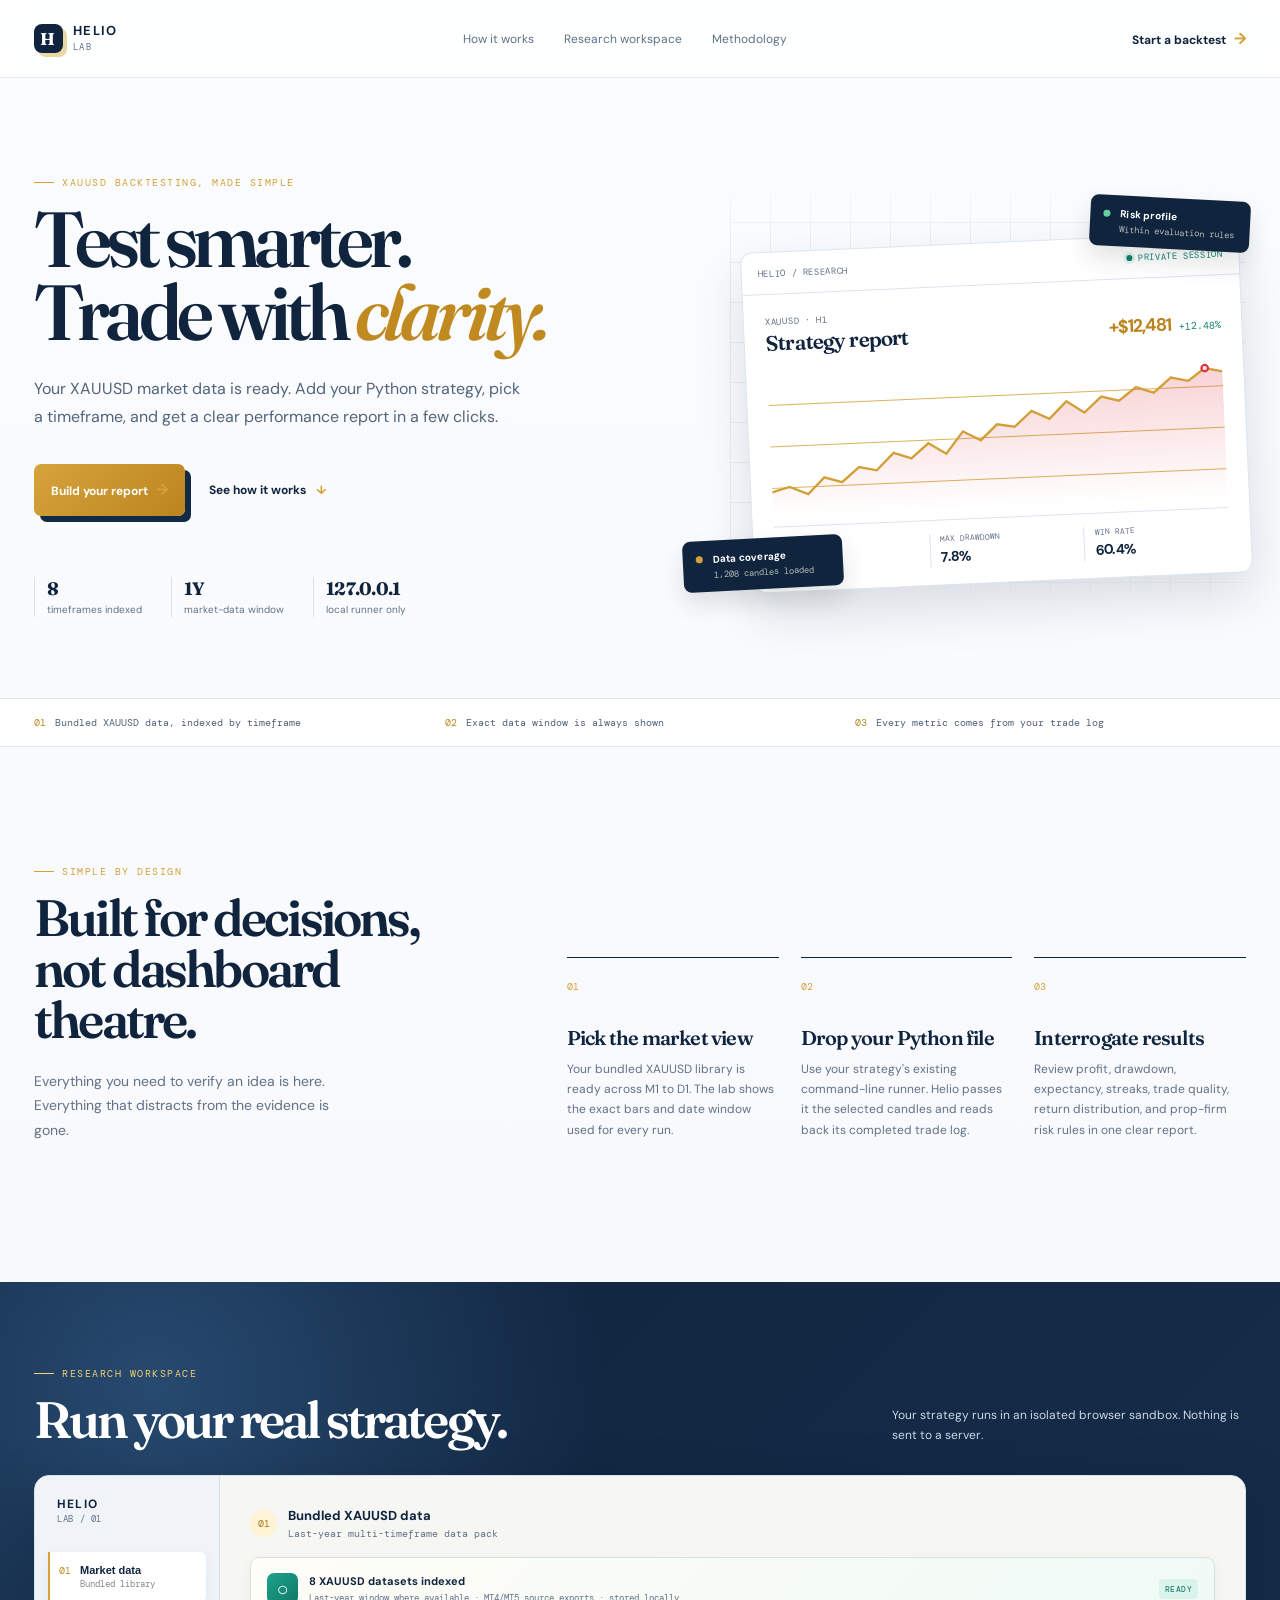
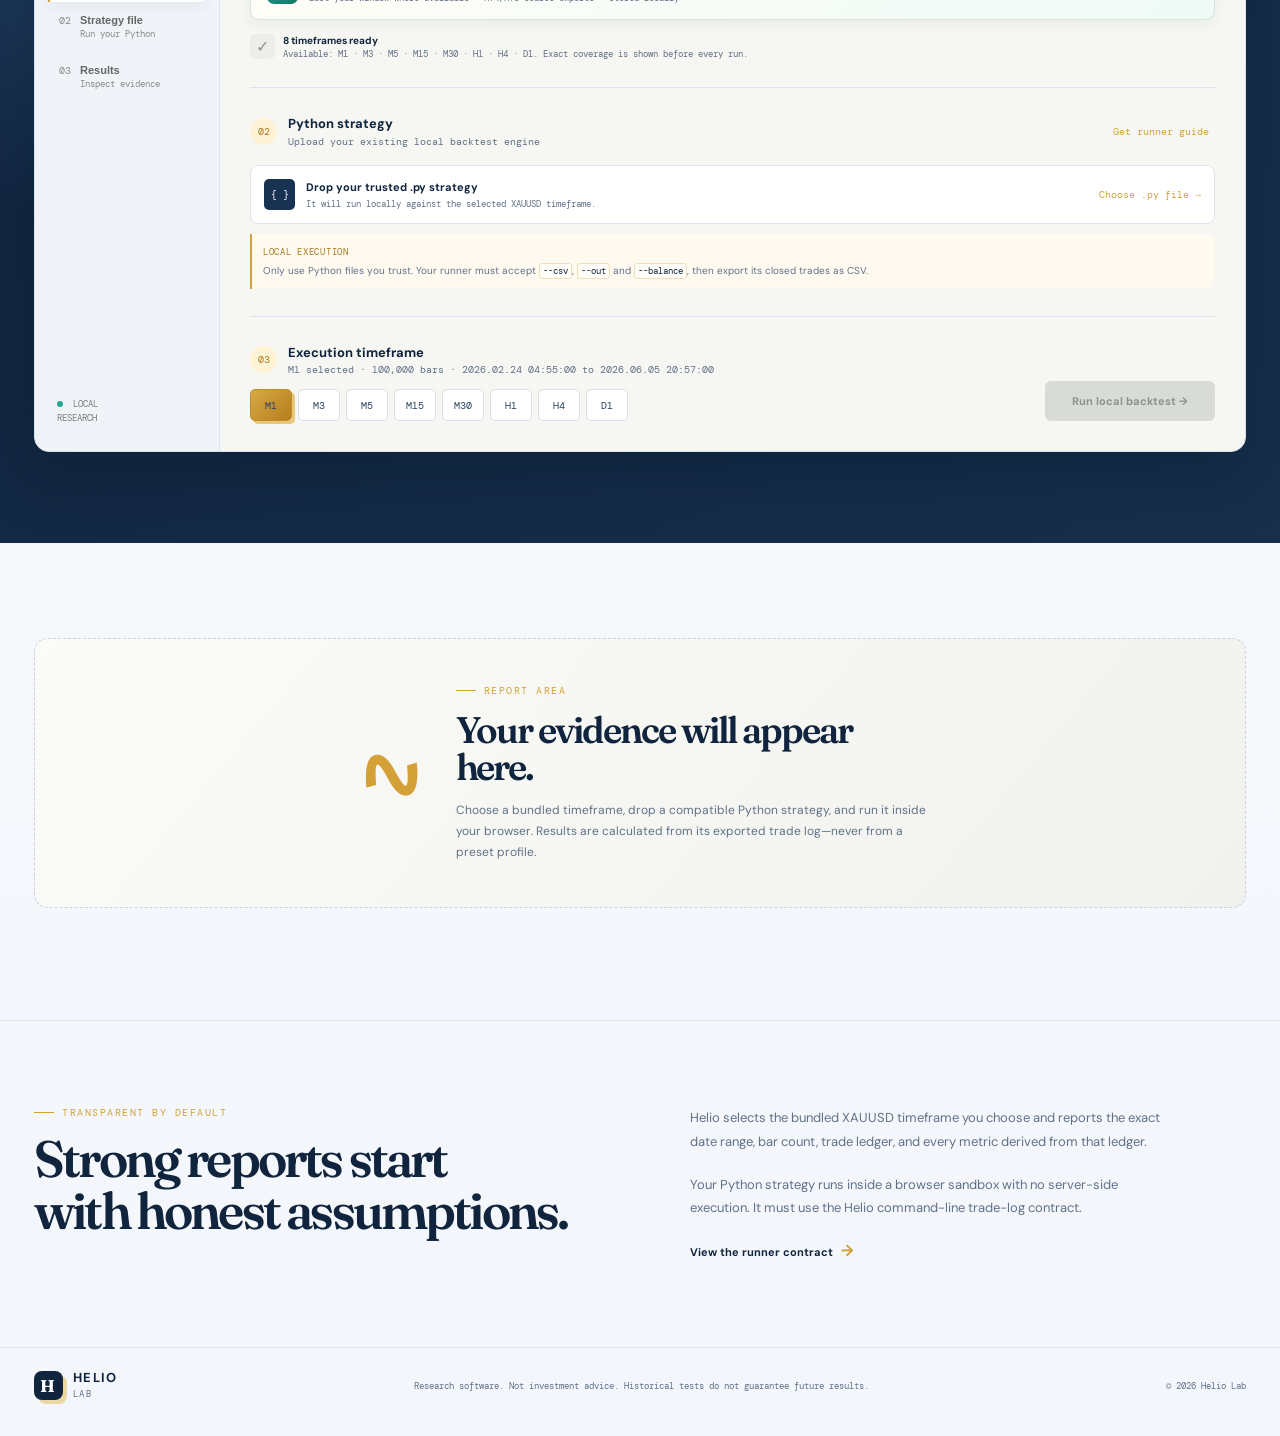
==== commit 8c2664a1: "Refresh visual theme and simplify research workflow" ====
--- a/index.html
+++ b/index.html
@@ -21,9 +21,9 @@
   <main id="top">
     <section class="hero">
       <div class="hero-copy reveal">
-        <p class="eyebrow"><span></span> XAUUSD STRATEGY RESEARCH</p>
-        <h1>Know the <em>risk</em><br>before the trade.</h1>
-        <p class="hero-text">Your XAUUSD data library is already loaded. Drop in your trusted Python strategy, select the timeframe, and receive a complete backtest report with no spreadsheet work.</p>
+        <p class="eyebrow"><span></span> XAUUSD BACKTESTING, MADE SIMPLE</p>
+        <h1>Test smarter.<br>Trade with <em>clarity.</em></h1>
+        <p class="hero-text">Your XAUUSD market data is ready. Add your Python strategy, pick a timeframe, and get a clear performance report in a few clicks.</p>
         <div class="hero-actions"><a class="primary-button" href="#workspace">Build your report <span>→</span></a><a class="quiet-link" href="#how">See how it works <span>↓</span></a></div>
         <div class="hero-proof"><div><b>8</b><span>timeframes indexed</span></div><div><b>1Y</b><span>market-data window</span></div><div><b>127.0.0.1</b><span>local runner only</span></div></div>
       </div>
--- a/styles.css
+++ b/styles.css
@@ -1,2 +1,3 @@
 :root{--paper:#f6f6f2;--paper-deep:#eeefea;--card:#fff;--ink:#171a19;--muted:#6a716d;--line:#dfe2dd;--line-dark:#cbd0ca;--red:#dc333d;--red-dark:#bd1e2a;--red-soft:#fff0f1;--green:#14805d;--green-soft:#e8f5ef;--mono:'DM Mono',monospace;--sans:'DM Sans',sans-serif;--serif:'Fraunces',Georgia,serif;--shadow:0 18px 40px rgba(22,30,27,.07);--radius:15px}*{box-sizing:border-box}html{scroll-behavior:smooth}body{margin:0;background:var(--paper);color:var(--ink);font-family:var(--sans);font-size:15px;line-height:1.5}.site-header{height:78px;max-width:1420px;margin:0 auto;padding:0 34px;display:flex;align-items:center;justify-content:space-between;border-bottom:1px solid var(--line)}.brand{color:var(--ink);text-decoration:none;display:flex;align-items:center;gap:10px;font-size:13px;line-height:1;font-weight:700;letter-spacing:.1em}.brand small{display:block;color:var(--muted);font:9px var(--mono);letter-spacing:.16em;margin-top:4px}.brand-glyph{width:29px;height:29px;display:grid;place-items:center;background:var(--ink);color:#fff;border-radius:8px;font:700 17px var(--serif);box-shadow:4px 4px 0 #d9dcd6}.site-header nav{display:flex;gap:30px}.site-header nav a{font-size:12px;text-decoration:none;color:var(--muted);transition:color .2s}.site-header nav a:hover{color:var(--ink)}.header-cta{font-size:12px;color:var(--ink);font-weight:700;text-decoration:none}.header-cta span,.primary-button span,.method-copy a span{color:var(--red);padding-left:5px;font-size:16px}.hero{max-width:1420px;margin:0 auto;min-height:620px;padding:87px 34px 70px;display:grid;grid-template-columns:1fr .95fr;gap:40px;align-items:center;overflow:hidden}.eyebrow{margin:0 0 14px;font:10px var(--mono);letter-spacing:.15em;color:var(--red);display:flex;align-items:center;gap:8px}.eyebrow span{height:1px;width:20px;background:var(--red)}h1,h2,h3,p{margin-top:0}.hero h1{margin:0;font:600 clamp(53px,6.1vw,88px)/.94 var(--serif);letter-spacing:-.065em;max-width:690px}.hero h1 em{color:var(--red);font-weight:600}.hero-text{color:var(--muted);max-width:492px;line-height:1.8;margin:25px 0 0;font-size:15px}.hero-actions{display:flex;align-items:center;gap:24px;margin-top:32px}.primary-button{background:var(--ink);color:#fff;text-decoration:none;padding:14px 17px;border-radius:7px;font-size:12px;font-weight:700;box-shadow:6px 6px 0 var(--red);transition:transform .2s,box-shadow .2s}.primary-button:hover{transform:translate(-2px,-2px);box-shadow:9px 9px 0 var(--red)}.quiet-link{color:var(--ink);font-size:12px;font-weight:700;text-decoration:none}.quiet-link span{color:var(--red);padding-left:7px}.hero-proof{display:flex;gap:29px;margin-top:61px}.hero-proof div{border-left:1px solid var(--line-dark);padding-left:12px}.hero-proof b{font:700 18px var(--serif);letter-spacing:-.04em;display:block}.hero-proof span{font-size:10px;color:var(--muted);display:block;margin-top:2px}.hero-art{height:429px;position:relative}.art-grid{position:absolute;inset:0 0 0 55px;background-image:linear-gradient(#dedfdb 1px,transparent 1px),linear-gradient(90deg,#dedfdb 1px,transparent 1px);background-size:40px 40px;mask-image:linear-gradient(to bottom,transparent,#000 13%,#000 86%,transparent);opacity:.76}.art-window{position:absolute;left:72px;right:0;top:60px;background:#fff;border:1px solid #e2e3df;border-radius:12px;box-shadow:var(--shadow);overflow:hidden;transform:rotate(-2.5deg);transition:transform .3s}.hero-art:hover .art-window{transform:rotate(-1deg) translateY(-5px)}.window-top{height:42px;border-bottom:1px solid var(--line);display:flex;align-items:center;justify-content:space-between;padding:0 16px;font:9px var(--mono);letter-spacing:.07em}.window-brand{color:var(--muted)}.window-live{color:var(--green);display:flex;gap:6px;align-items:center}.window-live i,.privacy-badge i{display:block;width:6px;height:6px;border-radius:50%;background:var(--green);box-shadow:0 0 0 3px var(--green-soft)}.window-body{padding:21px 21px 17px}.art-title{display:flex;justify-content:space-between;align-items:end}.art-title span{display:block;font:9px var(--mono);color:var(--muted);letter-spacing:.08em}.art-title strong{font:600 21px var(--serif);letter-spacing:-.04em;display:block;margin-top:2px}.art-title>b{font-size:18px;letter-spacing:-.05em}.art-title b i{font:10px var(--mono);color:var(--green);font-style:normal;letter-spacing:0;margin-left:4px}.art-chart{width:100%;height:155px;display:block;margin-top:16px}.art-metrics{border-top:1px solid var(--line);display:grid;grid-template-columns:repeat(3,1fr);padding-top:13px;gap:9px}.art-metrics div+div{border-left:1px solid var(--line);padding-left:10px}.art-metrics span{font:8px var(--mono);color:var(--muted);display:block}.art-metrics b{font-size:14px;letter-spacing:-.04em;display:block;margin-top:3px}.art-note{position:absolute;background:var(--ink);color:#fff;border-radius:8px;padding:11px 13px;box-shadow:0 12px 25px #1b211f20;display:grid;grid-template-columns:10px 1fr;column-gap:7px;min-width:160px}.art-note b{font-size:10px;letter-spacing:.02em}.art-note small{grid-column:2;font:9px var(--mono);color:#b5bbb6;margin-top:2px}.note-dot{width:7px;height:7px;border-radius:50%;background:var(--red);margin-top:4px}.note-dot.good{background:#68d1a2}.n1{right:-4px;top:16px;transform:rotate(3deg)}.n2{left:8px;bottom:22px;transform:rotate(-3deg)}.trust-strip{border-top:1px solid var(--line);border-bottom:1px solid var(--line);max-width:1420px;margin:0 auto;padding:17px 34px;display:grid;grid-template-columns:repeat(3,1fr);gap:20px;font:10px var(--mono);color:#535a56}.trust-strip div{display:flex;gap:9px;align-items:center}.trust-strip span{color:var(--red)}.how-section{max-width:1420px;margin:auto;padding:118px 34px 126px;display:grid;grid-template-columns:.8fr 1.2fr;gap:80px}.section-intro h2,.workspace-heading h2,.method-section h2,.empty-report h2,.result-header h2{font:600 clamp(36px,4vw,57px)/1 var(--serif);letter-spacing:-.055em;margin:0}.section-intro>p:last-child{color:var(--muted);font-size:14px;line-height:1.75;max-width:310px;margin-top:23px}.steps{display:grid;grid-template-columns:repeat(3,1fr);gap:22px;align-self:end}.steps article{border-top:1px solid var(--ink);padding:16px 0}.step-number{font:10px var(--mono);color:var(--red)}.steps h3{font:600 20px var(--serif);letter-spacing:-.04em;margin:28px 0 9px}.steps p{font-size:12px;line-height:1.7;color:var(--muted);margin:0}.workspace-section{background:var(--ink);padding:85px max(34px,calc((100vw - 1420px)/2 + 34px)) 91px;color:#fff}.workspace-heading{display:flex;justify-content:space-between;gap:50px;align-items:end;margin-bottom:30px}.workspace-heading .eyebrow{color:#ff8e95}.workspace-heading .eyebrow span{background:#ff8e95}.workspace-heading>p{font-size:12px;color:#b3b9b4;line-height:1.7;max-width:354px;margin:0}.workspace-shell{background:#f6f6f2;color:var(--ink);border-radius:15px;overflow:hidden;display:grid;grid-template-columns:185px 1fr;min-height:510px}.side-steps{background:#eceee9;border-right:1px solid #d9ddd7;display:flex;flex-direction:column;padding:22px 13px}.side-brand{font:700 12px/1.1 var(--sans);letter-spacing:.1em;padding:0 9px 27px}.side-brand span{font:9px var(--mono);color:var(--muted);letter-spacing:.07em}.side-step{border:0;background:transparent;text-align:left;padding:12px 9px;display:flex;align-items:start;gap:9px;color:#616864;cursor:pointer;border-left:2px solid transparent}.side-step b{font:10px var(--mono);color:#838a85}.side-step span{font-size:11px;font-weight:700;display:block}.side-step small{font:9px var(--mono);font-weight:400;color:#858b87;display:block;margin-top:2px}.side-step.active{background:#fff;border-left-color:var(--red);color:var(--ink);border-radius:0 6px 6px 0}.side-step.active b{color:var(--red)}.side-private{margin-top:auto;padding:13px 9px 4px;font:9px/1.6 var(--mono);color:#777e79}.side-private i{display:inline-block;width:6px;height:6px;border-radius:50%;background:var(--green);margin-right:5px}.workspace-main{padding:30px}.setup-panel{padding-bottom:27px;margin-bottom:26px;border-bottom:1px solid var(--line)}.panel-label{display:flex;align-items:center;gap:11px}.panel-label>span{width:27px;height:27px;display:grid;place-items:center;background:var(--red-soft);color:var(--red);border-radius:50%;font:10px var(--mono)}.panel-label>div b{display:block;font-size:13px}.panel-label>div small{font:10px var(--mono);color:var(--muted);display:block;margin-top:1px}.drop-zone{min-height:116px;border:1px dashed #bfc4be;border-radius:9px;background:#fbfbf9;margin-top:17px;display:flex;align-items:center;justify-content:center;flex-direction:column;cursor:pointer;transition:.2s}.drop-zone:hover,.drop-zone.drag{border-color:var(--red);background:#fff7f7}.upload-mark{font:600 21px var(--serif);color:var(--red);height:28px}.drop-zone b{font-size:11px;margin-top:3px}.drop-zone small{font:10px var(--mono);color:var(--muted);margin-top:3px}.browse{font-size:10px;color:var(--red);font-weight:700;margin-top:9px}.data-summary{display:flex;gap:8px;align-items:center;margin-top:12px;min-height:28px;font-size:10px}.summary-icon{width:25px;height:25px;background:#edeeea;display:grid;place-items:center;color:#8c938e;border-radius:5px;font:16px var(--serif)}.data-summary b{display:block;font-size:10px}.data-summary small{display:block;font:9px var(--mono);color:var(--muted)}.strategy-panel{position:relative}.template-button{margin-left:auto;border:0;background:transparent;color:var(--red);font:10px var(--mono);cursor:pointer;padding:6px}.strategy-picker{border:1px solid var(--line);border-radius:8px;margin-top:17px;padding:13px;display:flex;align-items:center;gap:11px;cursor:pointer;transition:.2s}.strategy-picker:hover{border-color:#e7999e;background:#fffafa}.code-brackets{width:31px;height:31px;background:var(--ink);border-radius:5px;color:#fff;display:grid;place-items:center;font:10px var(--mono)}.strategy-picker b{display:block;font-size:11px}.strategy-picker small{display:block;font:9px var(--mono);color:var(--muted);margin-top:2px}.strategy-picker i{margin-left:auto;font:10px var(--mono);font-style:normal;color:var(--red)}.parameter-grid{display:grid;grid-template-columns:repeat(4,1fr);margin-top:10px;border:1px solid var(--line);border-radius:8px;overflow:hidden}.parameter-grid div{padding:9px 11px;border-right:1px solid var(--line)}.parameter-grid div:last-child{border:0}.parameter-grid span{display:block;font:8px var(--mono);color:var(--muted);text-transform:uppercase}.parameter-grid b{font-size:13px;letter-spacing:-.03em;display:block;margin-top:2px}.timeframe-panel{display:flex;justify-content:space-between;gap:25px;align-items:end}.panel-label.compact{margin-bottom:13px}.timeframes{display:flex;gap:6px}.timeframes button{width:42px;height:32px;border:1px solid var(--line);background:#f8f9f6;border-radius:5px;color:#999f9a;font:10px var(--mono);cursor:not-allowed}.timeframes button.available{color:#454c48;background:#fff;cursor:pointer}.timeframes button.available:hover{border-color:#e59ba0}.timeframes button.active{background:var(--red);border-color:var(--red);color:#fff;box-shadow:3px 3px 0 #ffced1}.run-button{background:#d8dbd7;color:#8c938e;border:0;border-radius:6px;padding:13px 17px;min-width:170px;font:700 11px var(--sans);cursor:not-allowed}.run-button.ready{background:var(--red);color:#fff;cursor:pointer;box-shadow:5px 5px 0 #b9beb9;transition:.2s}.run-button.ready:hover{background:var(--red-dark);transform:translate(-1px,-1px);box-shadow:7px 7px 0 #b9beb9}.report-section{max-width:1420px;margin:auto;padding:95px 34px 112px}.empty-report{border:1px dashed var(--line-dark);min-height:270px;border-radius:14px;display:flex;align-items:center;justify-content:center;gap:32px;background:linear-gradient(130deg,#fbfbf8,#f1f2ee)}.empty-glyph{font:600 82px/.5 var(--serif);color:var(--red);transform:rotate(-16deg)}.empty-report h2{font-size:37px}.empty-report>div:last-child{max-width:470px}.empty-report p:last-child{font-size:12px;color:var(--muted);line-height:1.75;margin:15px 0 0}.result-header{display:flex;justify-content:space-between;align-items:end;margin-bottom:28px}.result-header h2{font-size:47px}.result-header>div>p:last-child{font:10px var(--mono);color:var(--muted);margin:10px 0 0}.report-actions{display:flex;align-items:center;gap:14px}.privacy-badge{display:flex;gap:6px;align-items:center;color:var(--green);font:9px var(--mono);padding:8px 9px;background:var(--green-soft);border-radius:5px}.report-actions button{border:1px solid var(--line-dark);background:#fff;border-radius:5px;padding:8px 10px;font:10px var(--mono);cursor:pointer}.key-metrics{display:grid;grid-template-columns:repeat(5,1fr);border:1px solid var(--line);border-radius:11px;overflow:hidden;background:#fff}.key-metrics article{padding:17px;border-right:1px solid var(--line)}.key-metrics article:last-child{border-right:0}.key-metrics span,.card-title span{font:9px var(--mono);letter-spacing:.05em;color:var(--muted);text-transform:uppercase;display:block}.key-metrics b{font-size:20px;letter-spacing:-.05em;display:block;margin:5px 0 2px}.key-metrics small{font:9px var(--mono);color:var(--muted)}.key-metrics article:first-child b{color:var(--green)}.results-grid{display:grid;grid-template-columns:1.25fr .75fr;gap:17px;margin-top:17px}.report-card{background:#fff;border:1px solid var(--line);border-radius:11px;padding:20px}.card-title{display:flex;justify-content:space-between;align-items:start}.card-title b{font:600 24px var(--serif);letter-spacing:-.05em;display:block;margin-top:2px}.card-title small{font:9px var(--mono);color:var(--muted);padding-top:5px;text-align:right}.equity-card svg{width:100%;height:220px;display:block;margin-top:13px}.rule-list{margin-top:18px}.rule-list>div{display:grid;grid-template-columns:1fr auto 11px;align-items:center;gap:8px;min-height:34px;border-bottom:1px solid var(--line);font-size:10px}.rule-list>div:last-child{border-bottom:0}.rule-list b{font:10px var(--mono);font-weight:500}.rule-list i{width:7px;height:7px;border-radius:50%;background:#b9bfbb}.rule-list i.pass{background:var(--green)}.rule-list i.warn{background:#d68f22}.rule-list i.fail{background:var(--red)}.tab-bar{border-bottom:1px solid var(--line);margin-top:39px;display:flex;gap:21px}.tab-bar button{border:0;border-bottom:2px solid transparent;background:transparent;padding:0 1px 11px;color:var(--muted);font:10px var(--mono);cursor:pointer}.tab-bar button.active{color:var(--ink);border-bottom-color:var(--red);font-weight:500}.report-detail{display:grid;grid-template-columns:1fr 1fr;gap:17px;margin-top:19px}.detail-card{border:1px solid var(--line);border-radius:10px;background:#fff;padding:20px}.detail-card.wide{grid-column:1/-1}.detail-card h3{font:600 20px var(--serif);letter-spacing:-.04em;margin:0 0 14px}dl{margin:0}.detail-card dl>div{display:grid;grid-template-columns:1fr auto;align-items:center;border-top:1px solid var(--line);padding:9px 0;font-size:10px}.detail-card dt{color:var(--muted)}.detail-card dd{font:10px var(--mono);margin:0;color:var(--ink);font-weight:500}.distribution{padding-top:1px}.distribution>div{display:grid;grid-template-columns:104px 1fr 45px;gap:10px;align-items:center;margin:12px 0;font-size:10px}.distribution label{color:var(--muted)}.bar{height:6px;border-radius:5px;background:#ebeeea;overflow:hidden}.bar i{display:block;height:100%;border-radius:5px;background:var(--red)}.distribution b{text-align:right;font:10px var(--mono)}.trade-head,.trade-row{display:grid;grid-template-columns:1.35fr .65fr 1fr .8fr .7fr;gap:10px;align-items:center;font-size:10px}.trade-head{font:9px var(--mono);color:var(--muted);padding-bottom:8px}.trade-row{padding:10px 0;border-top:1px solid var(--line)}.trade-row span:last-child,.trade-row span:nth-child(4){text-align:right}.trade-row .long{color:var(--green)}.trade-row .short{color:var(--red)}.trade-row .profit{color:var(--green);font:10px var(--mono)}.trade-row .loss{color:var(--red);font:10px var(--mono)}.method-section{max-width:1420px;margin:auto;border-top:1px solid var(--line);padding:85px 34px;display:grid;grid-template-columns:1fr 1fr;gap:100px}.method-copy{max-width:480px}.method-copy p{font-size:13px;line-height:1.8;color:var(--muted);margin-bottom:20px}.method-copy a{font:700 11px var(--sans);color:var(--ink);text-decoration:none}footer{border-top:1px solid var(--line);max-width:1420px;margin:auto;padding:23px 34px 36px;display:flex;align-items:center;justify-content:space-between;gap:30px}footer p{font:9px var(--mono);color:var(--muted);margin:0}.analysis-overlay{position:fixed;inset:0;background:rgba(246,246,242,.94);backdrop-filter:blur(12px);z-index:10;display:none;align-items:center;justify-content:center}.analysis-overlay.show{display:flex}.analysis-box{text-align:center;width:min(490px,86vw)}.analysis-symbol{height:150px;width:150px;margin:0 auto 27px;position:relative}.analysis-symbol:before{content:'';position:absolute;inset:33px;background:radial-gradient(circle at 35% 28%,#ffadb2 0 6%,#dc333d 41%,#a71420 100%);border-radius:50%;box-shadow:inset -12px -12px 17px #941320,0 18px 28px #da333544}.analysis-symbol i{position:absolute;inset:4px;border:1px solid #dd35455e;border-radius:50%;animation:spin 2.3s linear infinite}.analysis-symbol i:nth-child(2){inset:21px;transform:rotateX(72deg);animation-direction:reverse;animation-duration:1.6s}.analysis-symbol i:nth-child(3){inset:-13px;transform:rotateY(67deg);animation-duration:3s}.analysis-title,.analysis-box h2{font:600 29px var(--serif);letter-spacing:-.045em;margin:7px 0}.analysis-box>p:not(.eyebrow){font:10px var(--mono);color:var(--muted);margin:0}.analysis-progress{height:3px;background:#dde0dc;border-radius:3px;margin-top:22px;overflow:hidden}.analysis-progress i{display:block;background:var(--red);height:100%;width:0;transition:width .52s ease}.analysis-steps{display:flex;justify-content:space-between;font:9px var(--mono);color:#9da39e;margin-top:11px}.analysis-steps .active{color:var(--red)}.reveal{animation:reveal .7s both}@keyframes reveal{from{opacity:0;transform:translateY(15px)}to{opacity:1;transform:none}}@keyframes spin{to{transform:rotate(360deg)}}@media(max-width:1040px){.hero{grid-template-columns:1fr;padding-top:70px}.hero-art{width:min(620px,100%);margin-left:auto}.how-section{grid-template-columns:1fr;gap:45px}.section-intro>p:last-child{max-width:460px}.workspace-shell{grid-template-columns:1fr}.side-steps{display:flex;flex-direction:row;align-items:center;padding:10px;border-bottom:1px solid #d9ddd7}.side-brand,.side-private{display:none}.side-step{flex:1}.side-step span{display:none}.side-step b{font-size:11px}.results-grid{grid-template-columns:1fr}.method-section{gap:50px}.key-metrics{grid-template-columns:repeat(3,1fr)}.key-metrics article:nth-child(3){border-right:0}.key-metrics article:nth-child(-n+3){border-bottom:1px solid var(--line)}}@media(max-width:690px){.site-header{padding:0 20px;height:65px}.site-header nav{display:none}.hero{padding:58px 20px 53px}.hero h1{font-size:54px}.hero-text{font-size:13px}.hero-proof{gap:13px;margin-top:45px}.hero-proof div{padding-left:8px}.hero-proof span{font-size:8px}.hero-art{height:310px;margin-top:5px}.art-window{left:25px;top:42px}.art-note{transform:scale(.86)}.n2{left:-9px}.n1{right:-18px}.trust-strip{padding:13px 20px;display:block;font-size:9px}.trust-strip div+div{margin-top:8px}.how-section,.report-section{padding:75px 20px}.steps{grid-template-columns:1fr;gap:0}.steps article{padding:16px 0}.workspace-section{padding:65px 20px}.workspace-heading{display:block}.workspace-heading>p{margin-top:16px}.workspace-main{padding:18px}.timeframe-panel{display:block}.timeframes{flex-wrap:wrap}.run-button{width:100%;margin-top:20px}.parameter-grid{grid-template-columns:repeat(2,1fr)}.parameter-grid div:nth-child(2){border-right:0}.parameter-grid div:nth-child(-n+2){border-bottom:1px solid var(--line)}.empty-report{padding:38px 22px;display:block;min-height:unset}.empty-glyph{margin-bottom:31px}.result-header{display:block}.report-actions{margin-top:17px}.result-header h2{font-size:38px}.key-metrics{grid-template-columns:repeat(2,1fr)}.key-metrics article{border-bottom:1px solid var(--line)!important;border-right:1px solid var(--line)!important}.key-metrics article:nth-child(2n){border-right:0!important}.key-metrics article:last-child{grid-column:1/-1}.report-detail,.method-section{grid-template-columns:1fr}.method-section{padding:65px 20px}.trade-head,.trade-row{grid-template-columns:1.2fr .6fr .8fr}.trade-head span:nth-child(3),.trade-head span:nth-child(5),.trade-row span:nth-child(3),.trade-row span:nth-child(5){display:none}footer{padding:22px 20px 30px;display:block}footer p{margin-top:12px}.analysis-steps{font-size:8px}}
 .data-library{margin-top:17px;padding:15px 16px;border:1px solid #cad4cd;border-radius:9px;background:linear-gradient(135deg,#f8fbf8,#eef5f0);display:grid;grid-template-columns:31px 1fr auto;gap:11px;align-items:center}.library-mark{width:31px;height:31px;display:grid;place-items:center;border-radius:7px;background:var(--green);color:#fff;font:20px var(--serif)}.data-library b{display:block;font-size:11px}.data-library small{display:block;margin-top:3px;color:var(--muted);font:9px var(--mono)}.library-status{padding:5px 6px;border-radius:4px;background:#e6e9e5;color:#777e79;font:8px var(--mono);letter-spacing:.06em}.library-status.ready{background:var(--green-soft);color:var(--green)}.runner-notice{margin-top:10px;padding:10px 11px;border-left:2px solid var(--red);background:#fff7f7;color:var(--muted);font-size:10px;line-height:1.6}.runner-notice span{font:9px var(--mono);letter-spacing:.08em;color:var(--red)}.runner-notice p{margin:3px 0 0}.runner-notice code{font:9px var(--mono);color:var(--ink);background:#fff;border:1px solid #f0dfe0;border-radius:3px;padding:1px 3px}.drop-zone[hidden],.parameter-grid[hidden]{display:none}
+:root{--paper:#f7f9fc;--paper-deep:#edf1f7;--card:#fff;--ink:#10243e;--muted:#617187;--line:#dbe3ee;--line-dark:#c7d3e2;--red:#d3a138;--red-dark:#ad7b1d;--red-soft:#fff7e5;--green:#13806e;--green-soft:#e5f6f1;--shadow:0 18px 42px rgba(20,43,72,.10)}body{background:linear-gradient(180deg,#fbfcfe 0,#f3f6fb 100%)}.site-header{border-bottom-color:#e4eaf2;background:rgba(255,255,255,.76);backdrop-filter:blur(12px)}.brand-glyph{background:#10243e;box-shadow:4px 4px 0 #ead7a2}.hero h1 em{color:#c18a20}.hero-text{font-size:16px;color:#52647a}.primary-button{background:linear-gradient(135deg,#d5a33d,#bd841e);box-shadow:6px 6px 0 #132a47}.primary-button:hover{background:linear-gradient(135deg,#e0b554,#bd841e);box-shadow:9px 9px 0 #132a47}.hero-proof div{border-left-color:#d7e0eb}.art-grid{opacity:.52}.art-window{border-color:#dce5ee;box-shadow:0 22px 50px rgba(18,42,73,.14)}.art-title>b{color:#b9831e}.art-chart path:not(.area){stroke:#d2a03a}.trust-strip{background:#fff;border-color:#e0e7f0;color:#506178}.trust-strip span{color:#bd871d}.workspace-section{background:radial-gradient(circle at 12% 12%,#274a70 0,transparent 33%),linear-gradient(135deg,#10243e,#172f4c)}.workspace-heading .eyebrow{color:#f5ce72}.workspace-heading .eyebrow span{background:#f5ce72}.workspace-heading>p{color:#cbd8e8}.workspace-shell{border:1px solid #d8e1ec;box-shadow:0 24px 60px rgba(4,18,36,.28)}.side-steps{background:#f0f4f9;border-right-color:#d9e2ec}.side-step.active{border-left-color:#d3a138;box-shadow:0 5px 14px rgba(38,61,91,.06)}.side-step.active b{color:#bd871d}.side-private i{background:#25a78f}.panel-label>span{background:#fff3d6;color:#a97618}.data-library{border-color:#d5e4df;background:linear-gradient(135deg,#fffdf7,#effaf7);box-shadow:0 5px 14px rgba(25,79,77,.05)}.library-mark{background:linear-gradient(135deg,#1ca38c,#117765)}.library-status.ready{background:#daf4eb;color:#08715f}.strategy-picker{border-color:#dbe5ef;background:#fff}.strategy-picker:hover{border-color:#dab35e;background:#fffcf3}.code-brackets{background:#183251}.runner-notice{border-left-color:#d3a138;background:#fffaf0;border-radius:0 8px 8px 0}.runner-notice span{color:#a9781e}.runner-notice code{border-color:#f0dfb7;background:#fffdf8}.timeframes button{background:#f7f9fc;border-color:#d6e0eb}.timeframes button.available{color:#26415f}.timeframes button.active{background:linear-gradient(135deg,#d7aa45,#b67d1d);border-color:#c08b29;box-shadow:3px 3px 0 #e5c879}.run-button.ready{background:linear-gradient(135deg,#d5a33d,#bc841f);box-shadow:5px 5px 0 #9eb0c5}.run-button.ready:hover{background:linear-gradient(135deg,#e0b554,#bc841f);box-shadow:7px 7px 0 #9eb0c5}.key-metrics,.report-card,.detail-card{border-color:#dce5ee;box-shadow:0 6px 18px rgba(25,54,88,.035)}.key-metrics article:first-child b{color:#12816e}.tab-bar button.active{border-bottom-color:#d3a138}.distribution .bar i{background:linear-gradient(90deg,#d8ad4b,#bd851f)}.trade-row .short,.trade-row .loss{color:#d64e5d}.rule-list i.fail{background:#d64e5d}.analysis-overlay{background:rgba(247,249,252,.95)}.analysis-symbol:before{background:radial-gradient(circle at 35% 28%,#ffdf92 0 6%,#d3a138 41%,#9b6515 100%);box-shadow:inset -12px -12px 17px #965f13,0 18px 28px #d3a13844}.analysis-symbol i{border-color:#d3a13866}.analysis-progress i{background:#d3a138}.analysis-steps .active{color:#a9781e}
